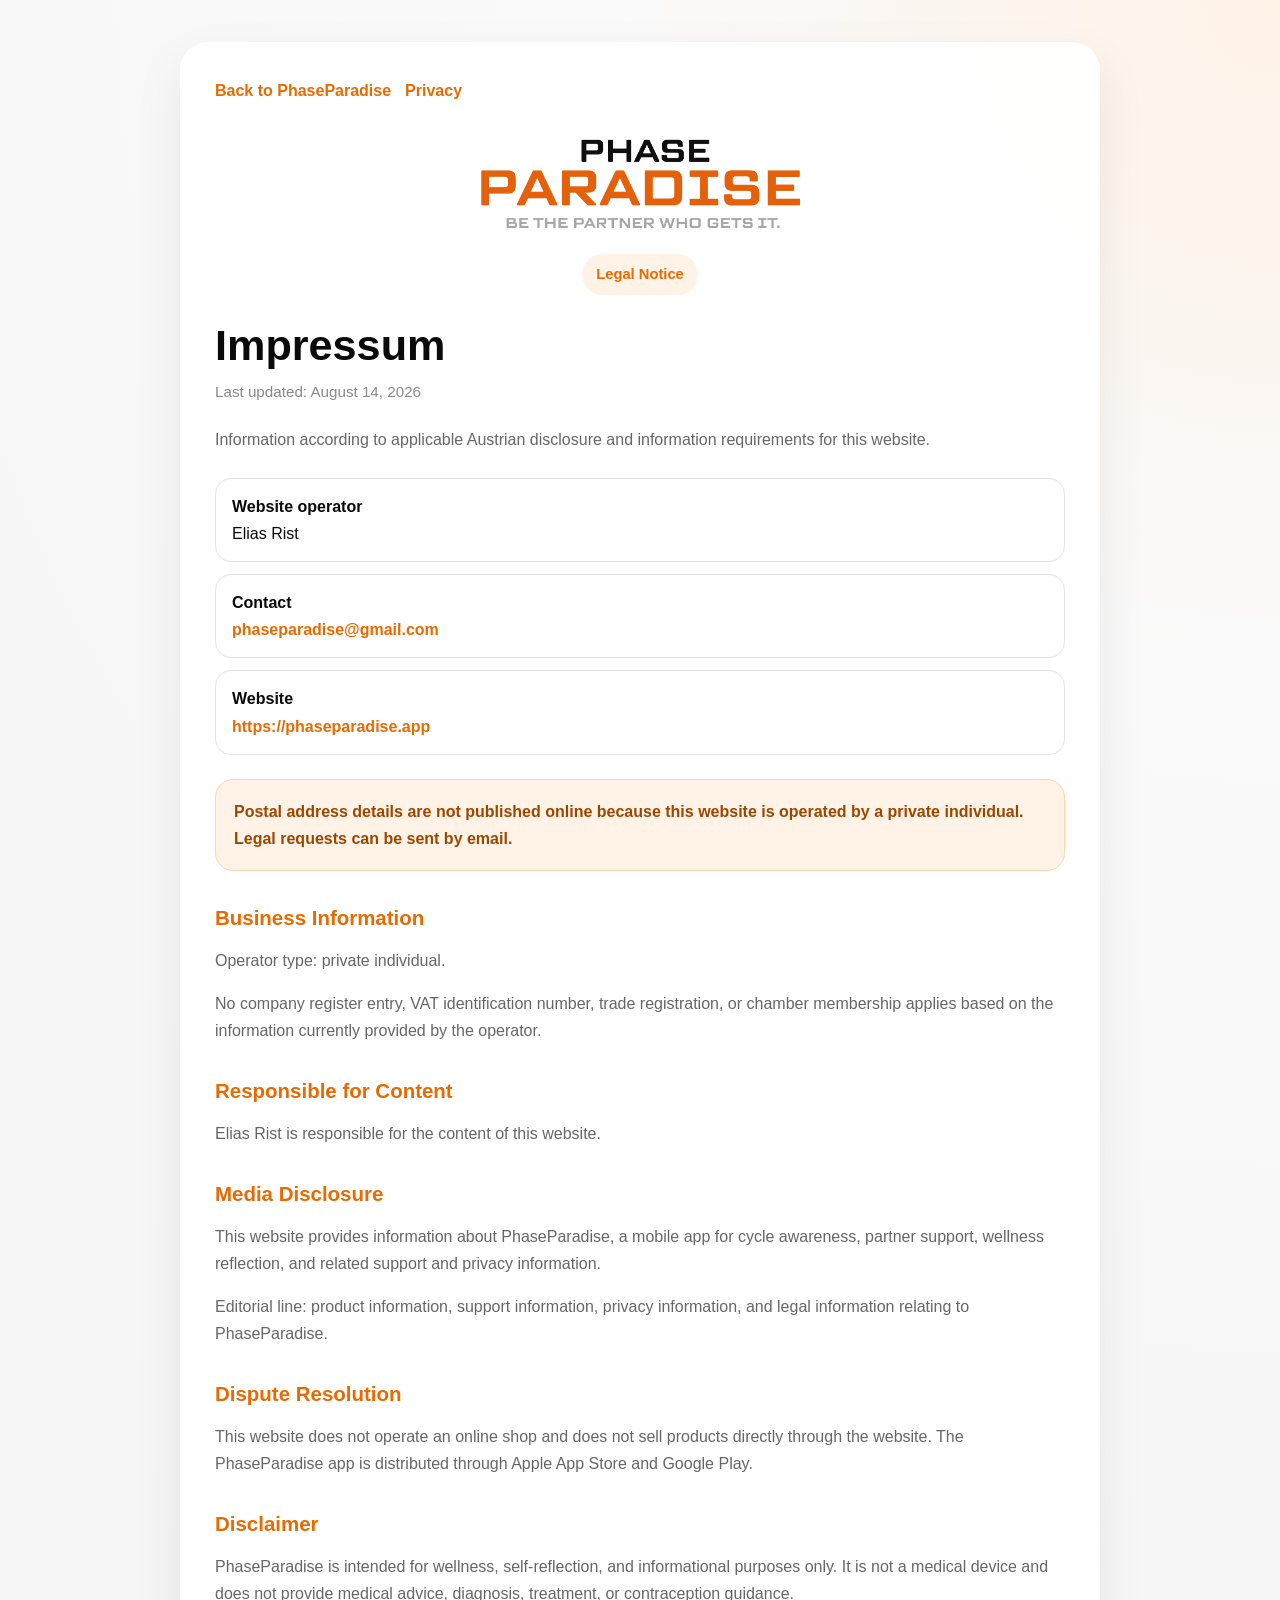
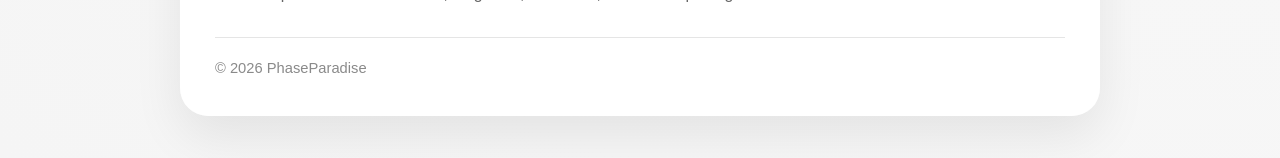
==== imprint/index.html @ f35c9d4a "Add legal pages and self-hosted fonts; update styles and links + others" ====
<!doctype html>
<html lang="en">
<head>
<meta charset="UTF-8">
<meta name="viewport" content="width=device-width, initial-scale=1.0">

<title>PhaseParadise | Impressum</title>
<meta name="description" content="Legal notice and media disclosure for PhaseParadise.">
<meta name="theme-color" content="#f5f5f5">
<meta name="color-scheme" content="light">
<link rel="canonical" href="https://phaseparadise.app/imprint/">
<link rel="icon" href="../assets/images/logo/icon.png" type="image/png">
<link rel="apple-touch-icon" href="../assets/images/logo/icon.png">
<link rel="stylesheet" href="../assets/css/legal.css">
</head>

<body>
<main class="container">
<section class="card">

<nav class="topnav" aria-label="Legal navigation">
  <a href="../">Back to PhaseParadise</a>
  <a href="../policy/">Privacy</a>
</nav>

<div class="logo-wrap">
  <img src="../assets/images/logo/logo_stacked_lightMode.png" alt="PhaseParadise Logo" class="logo" width="1235" height="390">
  <div class="badge">Legal Notice</div>
</div>

<h1>Impressum</h1>
<p class="meta">Last updated: August 14, 2026</p>

<p>
Information according to applicable Austrian disclosure and information
requirements for this website.
</p>

<div class="details">
  <div>
    <strong>Website operator</strong><br>
    Elias Rist
  </div>
  <div>
    <strong>Contact</strong><br>
    <a href="mailto:phaseparadise@gmail.com">phaseparadise@gmail.com</a>
  </div>
  <div>
    <strong>Website</strong><br>
    <a href="https://phaseparadise.app">https://phaseparadise.app</a>
  </div>
</div>

<div class="notice">
Postal address details are not published online because this website is operated
by a private individual. Legal requests can be sent by email.
</div>

<h2>Business Information</h2>
<p>
Operator type: private individual.
</p>
<p>
No company register entry, VAT identification number, trade registration, or
chamber membership applies based on the information currently provided by the
operator.
</p>

<h2>Responsible for Content</h2>
<p>
Elias Rist is responsible for the content of this website.
</p>

<h2>Media Disclosure</h2>
<p>
This website provides information about PhaseParadise, a mobile app for cycle
awareness, partner support, wellness reflection, and related support and privacy
information.
</p>
<p>
Editorial line: product information, support information, privacy information,
and legal information relating to PhaseParadise.
</p>

<h2>Dispute Resolution</h2>
<p>
This website does not operate an online shop and does not sell products directly
through the website. The PhaseParadise app is distributed through Apple App Store
and Google Play.
</p>

<h2>Disclaimer</h2>
<p>
PhaseParadise is intended for wellness, self-reflection, and informational
purposes only. It is not a medical device and does not provide medical advice,
diagnosis, treatment, or contraception guidance.
</p>

<footer>
&copy; 2026 PhaseParadise
</footer>

</section>
</main>
</body>
</html>
---- assets/css/legal.css ----
:root{
  --bg:#f5f5f5;
  --card:rgba(255,255,255,0.94);
  --text:#0a0a0a;
  --muted:#666666;
  --accent:#e86a00;
  --accent-soft:#fff2e7;
  --line:#e5e5e5;
  --shadow:0 20px 50px rgba(0,0,0,0.08);
}

*{box-sizing:border-box}

body{
  margin:0;
  font-family:-apple-system,BlinkMacSystemFont,"Segoe UI",Roboto,Arial,sans-serif;
  color:var(--text);
  line-height:1.7;
  background:radial-gradient(circle at top right,#fff2e7 0%,#fafafa 30%,#f5f5f5 100%);
}

.container{width:min(920px,92%);margin:42px auto}

.card{
  background:var(--card);
  border:1px solid rgba(255,255,255,0.9);
  border-radius:28px;
  padding:34px;
  box-shadow:var(--shadow);
}

.logo-wrap{text-align:center;margin-bottom:26px}

.logo{display:block;width:min(360px,84%);height:auto;margin:0 auto}

.badge{
  display:inline-block;
  margin-top:18px;
  padding:8px 14px;
  border-radius:999px;
  background:var(--accent-soft);
  color:var(--accent);
  font-size:0.92rem;
  font-weight:700;
}

.topnav{display:flex;flex-wrap:wrap;gap:14px;margin-bottom:18px}

.topnav a,
a{
  color:var(--accent);
  font-weight:700;
  text-decoration:none;
}

a:hover{text-decoration:underline}

h1{margin:24px 0 8px;font-size:clamp(2rem,4vw,2.7rem);line-height:1.15}

h2{margin:34px 0 12px;font-size:1.28rem;line-height:1.25;color:var(--accent)}

p,
li{color:var(--muted);font-size:1rem}

strong{color:var(--text)}

.meta{margin:0 0 22px;color:#8a8a8a;font-size:0.95rem}

.notice{
  margin:24px 0 28px;
  padding:18px;
  border-radius:18px;
  background:var(--accent-soft);
  border:1px solid #ffd5b0;
  color:#9a4700;
  font-weight:600;
}

.summary,
.details{display:grid;gap:12px;margin:24px 0}

.summary{margin-bottom:6px}

.summary div,
.details div{
  padding:14px 16px;
  border-radius:16px;
  background:#fff;
  border:1px solid var(--line);
}

ul{padding-left:22px}

li+li{margin-top:8px}

.support{
  margin-top:28px;
  padding:22px;
  border-radius:22px;
  background:linear-gradient(180deg,#fff 0%,#fff8f2 100%);
  border:1px solid var(--line);
}

footer{
  margin-top:30px;
  padding-top:18px;
  border-top:1px solid var(--line);
  color:#8a8a8a;
  font-size:0.92rem;
}

@media (max-width:700px){
  .container{margin:20px auto}
  .card{padding:22px;border-radius:22px}
  h2{font-size:1.16rem}
}
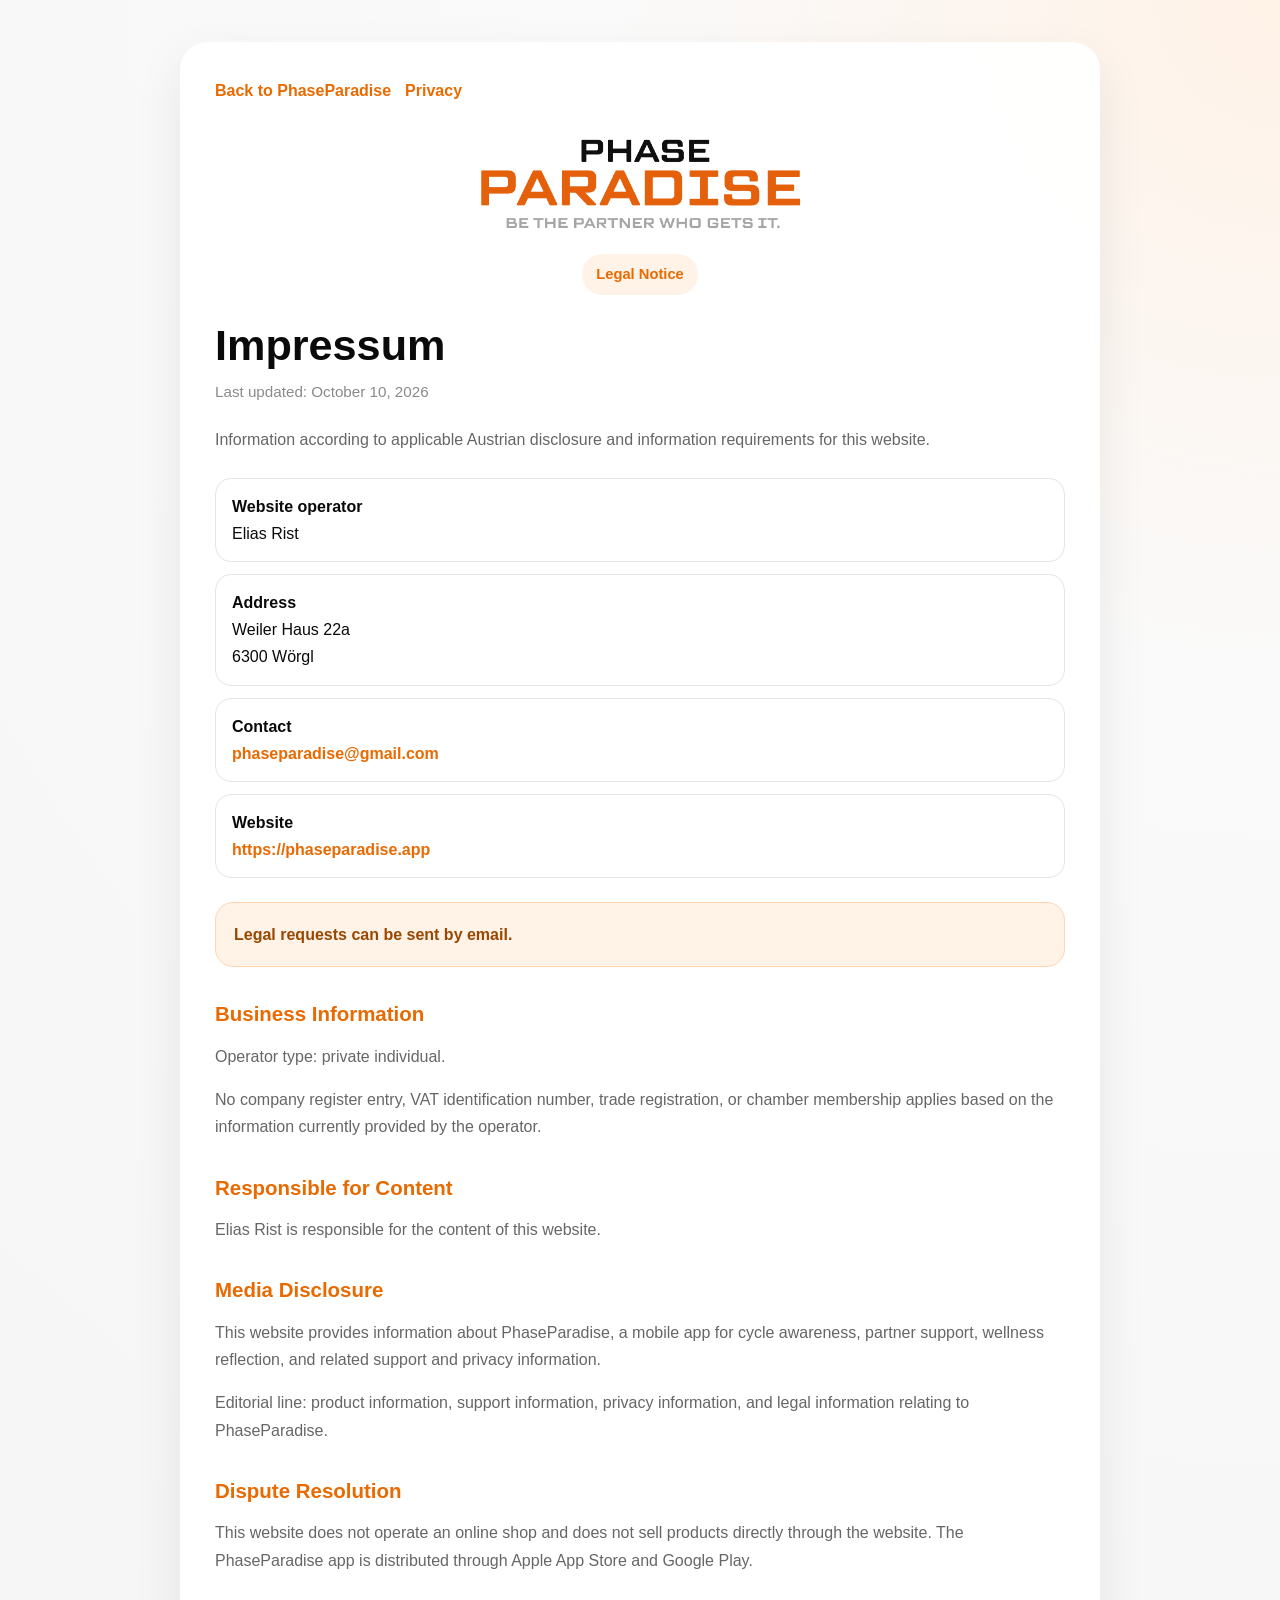
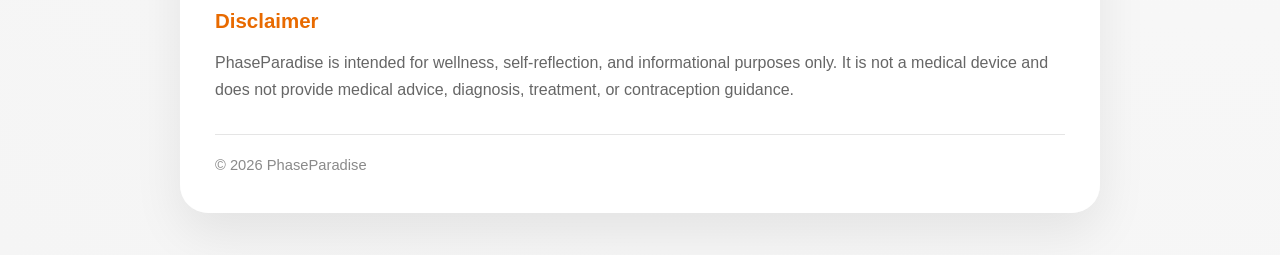
==== commit 9c906214: "Update Impressum with new address and last updated date" ====
--- a/imprint/index.html
+++ b/imprint/index.html
@@ -9,8 +9,9 @@
 <meta name="theme-color" content="#f5f5f5">
 <meta name="color-scheme" content="light">
 <link rel="canonical" href="https://phaseparadise.app/imprint/">
-<link rel="icon" href="../assets/images/logo/icon.png" type="image/png">
-<link rel="apple-touch-icon" href="../assets/images/logo/icon.png">
+<link rel="icon" href="../favicon.ico" sizes="16x16 32x32 48x48">
+<link rel="icon" href="../assets/images/logo/favicon-192.png" type="image/png" sizes="192x192">
+<link rel="apple-touch-icon" href="../assets/images/logo/apple-touch-icon.png">
 <link rel="stylesheet" href="../assets/css/legal.css">
 </head>
 
@@ -29,7 +30,7 @@
 </div>
 
 <h1>Impressum</h1>
-<p class="meta">Last updated: August 14, 2026</p>
+<p class="meta">Last updated: October 10, 2026</p>
 
 <p>
 Information according to applicable Austrian disclosure and information
@@ -42,6 +43,11 @@
     Elias Rist
   </div>
   <div>
+    <strong>Address</strong><br>
+    Weiler Haus 22a<br>
+    6300 Wörgl
+  </div>
+  <div>
     <strong>Contact</strong><br>
     <a href="mailto:phaseparadise@gmail.com">phaseparadise@gmail.com</a>
   </div>
@@ -52,8 +58,7 @@
 </div>
 
 <div class="notice">
-Postal address details are not published online because this website is operated
-by a private individual. Legal requests can be sent by email.
+Legal requests can be sent by email.
 </div>
 
 <h2>Business Information</h2>
--- a/assets/css/legal.css
+++ b/assets/css/legal.css
@@ -55,9 +55,26 @@
 
 a:hover{text-decoration:underline}
 
+/* The language pair sits at the far end of the row. The language you are
+   already reading is the black one and is not a link; the one you can
+   switch to stays light grey until you point at it. These rules follow the
+   link colour above on purpose, since they carry the same weight and have
+   to win. */
+.topnav__lang{display:flex;gap:7px;align-items:center;margin-left:auto;font-weight:700}
+
+.topnav__lang a{color:#757575;transition:color 0.35s ease}
+
+.topnav__lang a:hover{color:var(--text)}
+
+.topnav__lang [aria-current]{color:var(--text)}
+
+.topnav__sep{color:#d0d0d0;font-weight:400}
+
 h1{margin:24px 0 8px;font-size:clamp(2rem,4vw,2.7rem);line-height:1.15}
 
 h2{margin:34px 0 12px;font-size:1.28rem;line-height:1.25;color:var(--accent)}
+
+h3{margin:26px 0 8px;font-size:1.02rem;line-height:1.3;color:var(--text)}
 
 p,
 li{color:var(--muted);font-size:1rem}
@@ -93,6 +110,35 @@
 
 li+li{margin-top:8px}
 
+/* the data sharing table, allowed to scroll on its own rather than
+   pushing the card sideways */
+.table-wrap{margin:20px 0;overflow-x:auto;-webkit-overflow-scrolling:touch}
+
+table{
+  width:100%;
+  min-width:520px;
+  border-collapse:collapse;
+  font-size:0.95rem;
+}
+
+th,
+td{
+  padding:11px 14px;
+  text-align:left;
+  vertical-align:top;
+  border-bottom:1px solid var(--line);
+  color:var(--muted);
+}
+
+th{
+  color:var(--text);
+  font-weight:700;
+  background:#fff;
+  white-space:nowrap;
+}
+
+tbody tr:last-child td{border-bottom:none}
+
 .support{
   margin-top:28px;
   padding:22px;
@@ -113,4 +159,6 @@
   .container{margin:20px auto}
   .card{padding:22px;border-radius:22px}
   h2{font-size:1.16rem}
+  table{font-size:0.9rem}
+  th,td{padding:9px 11px}
 }
